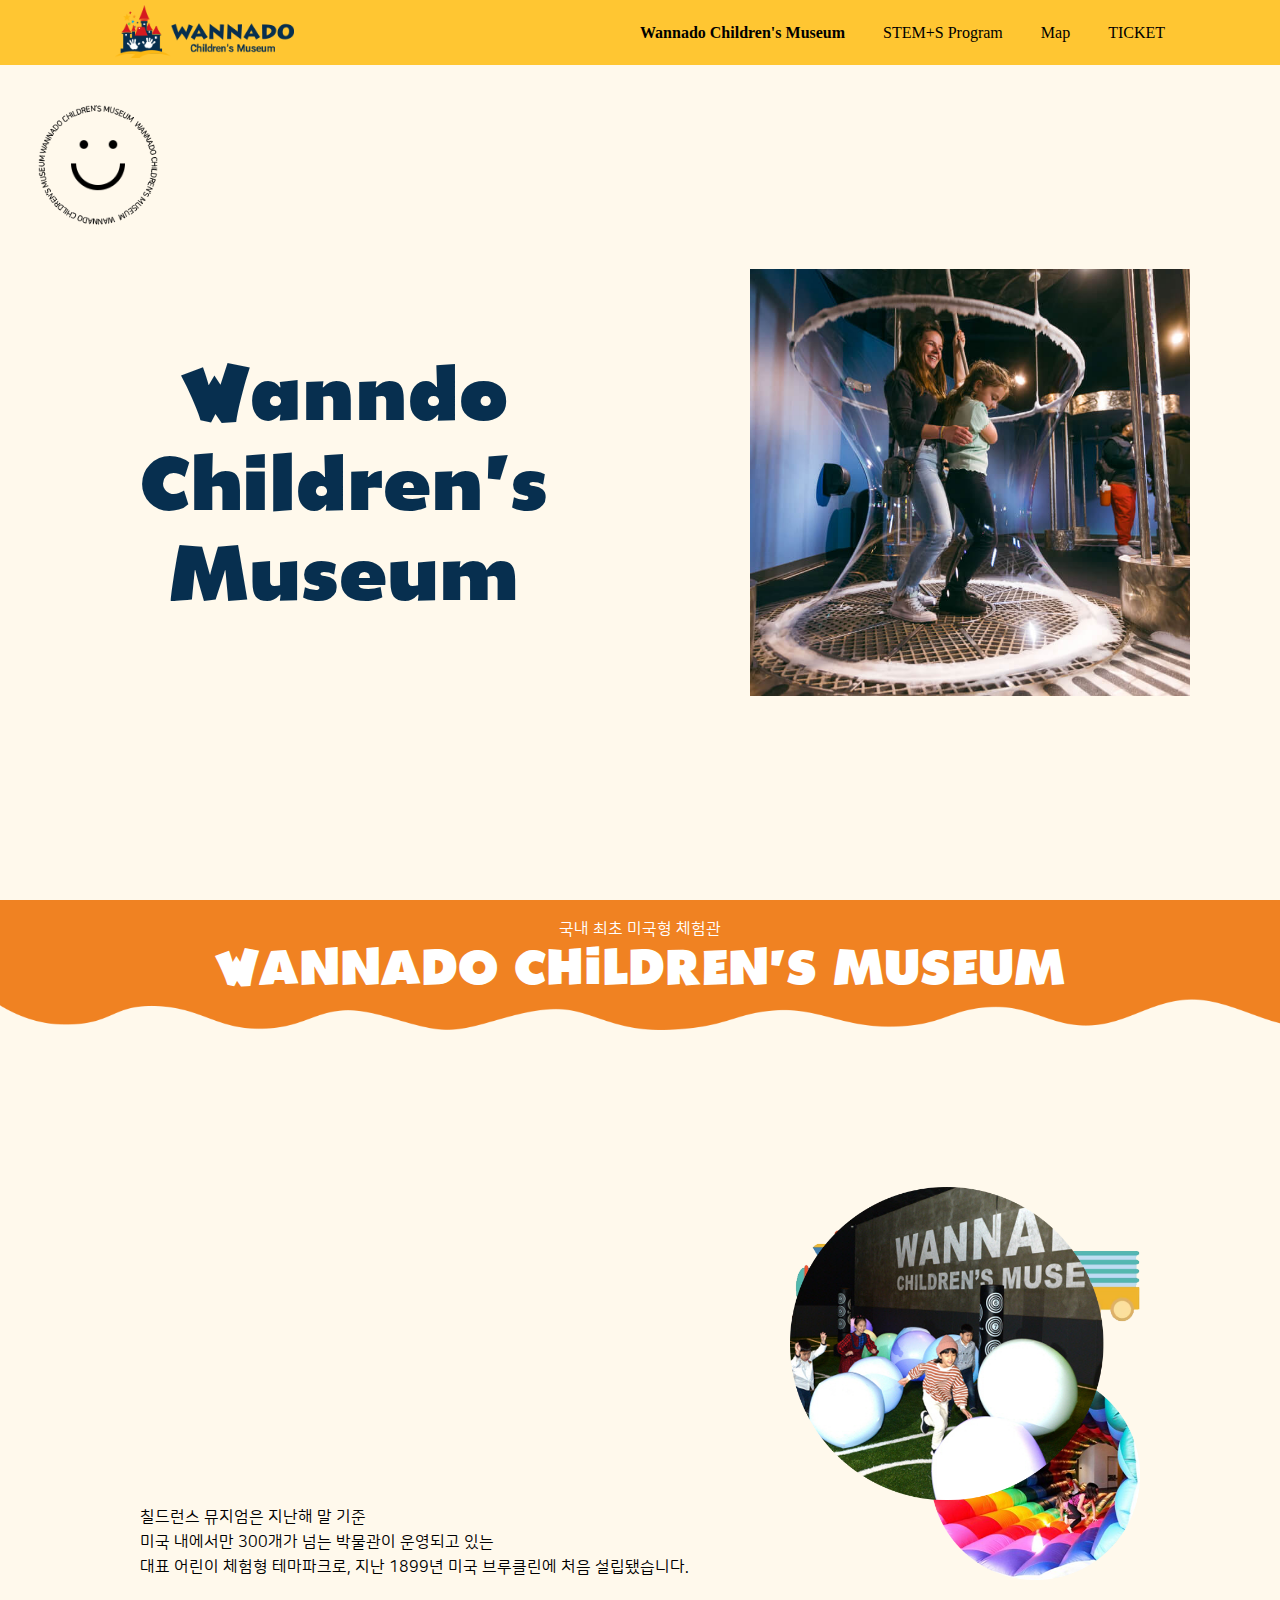
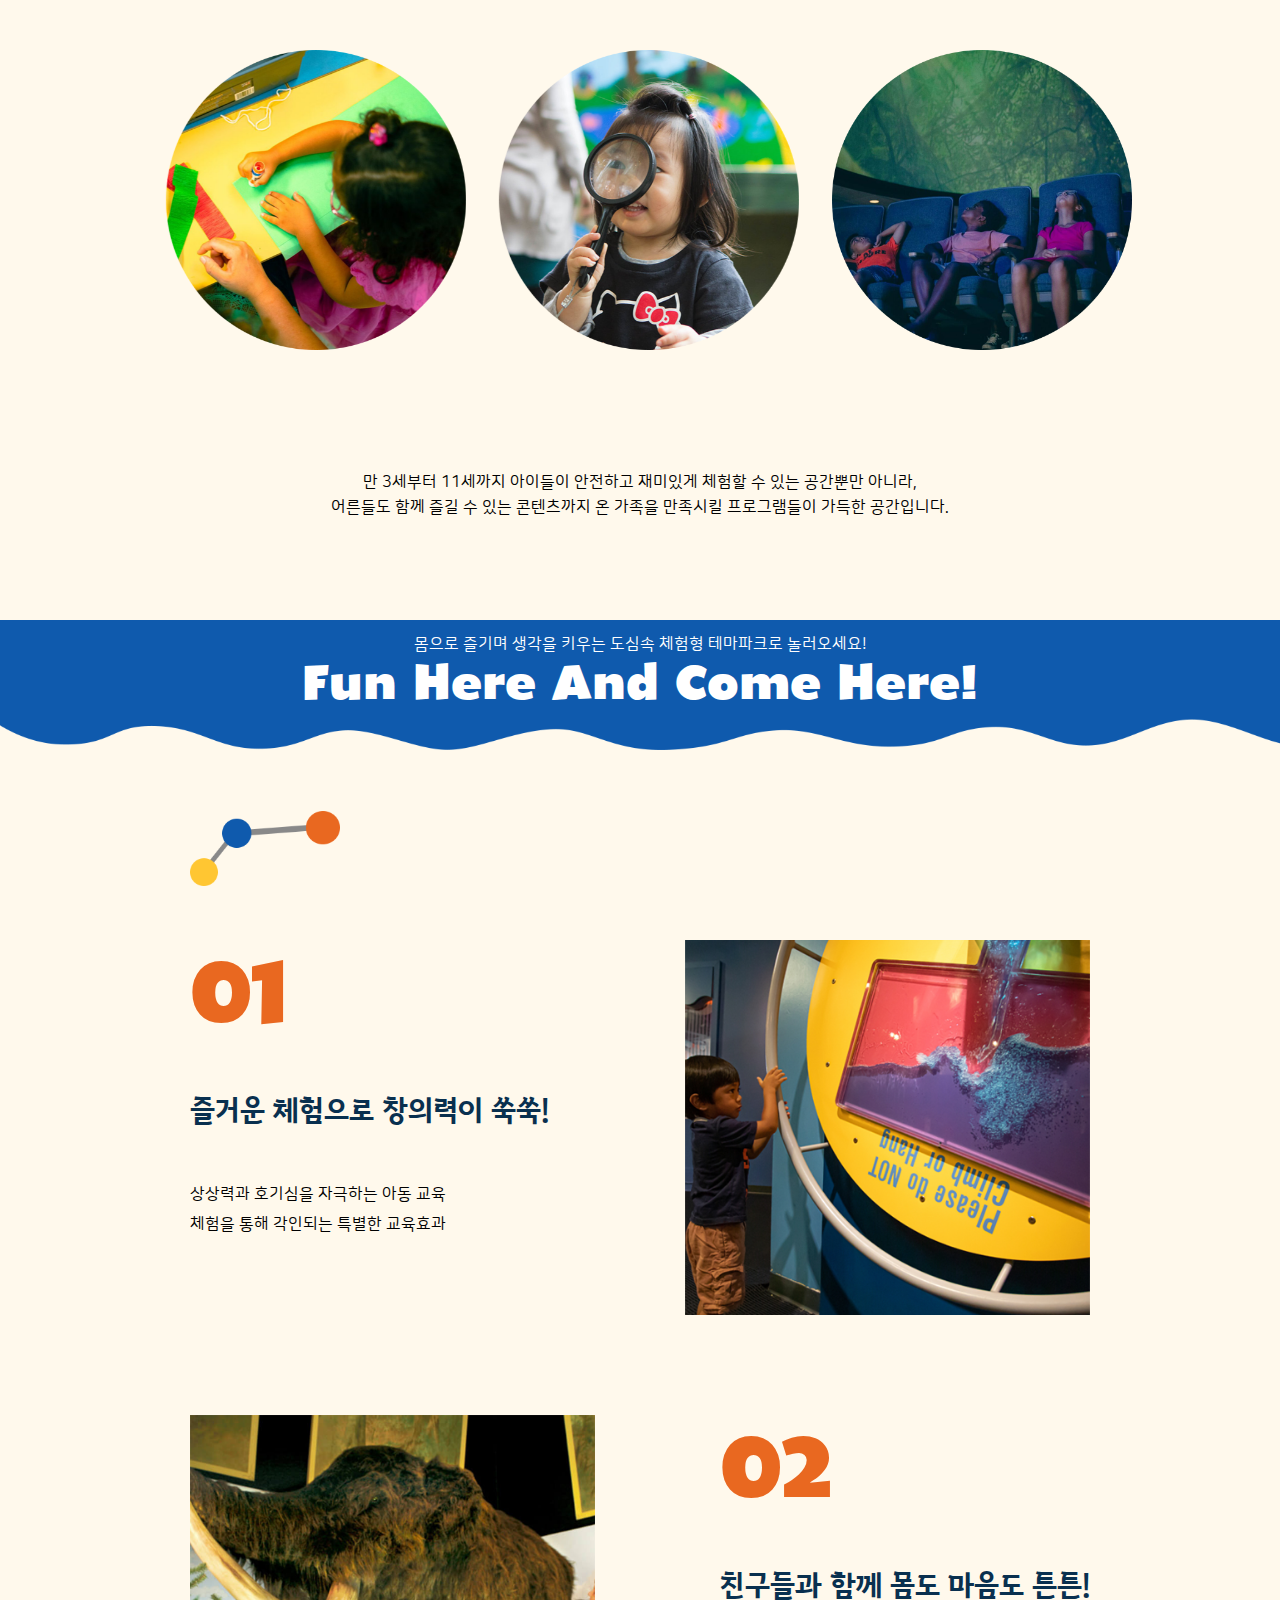
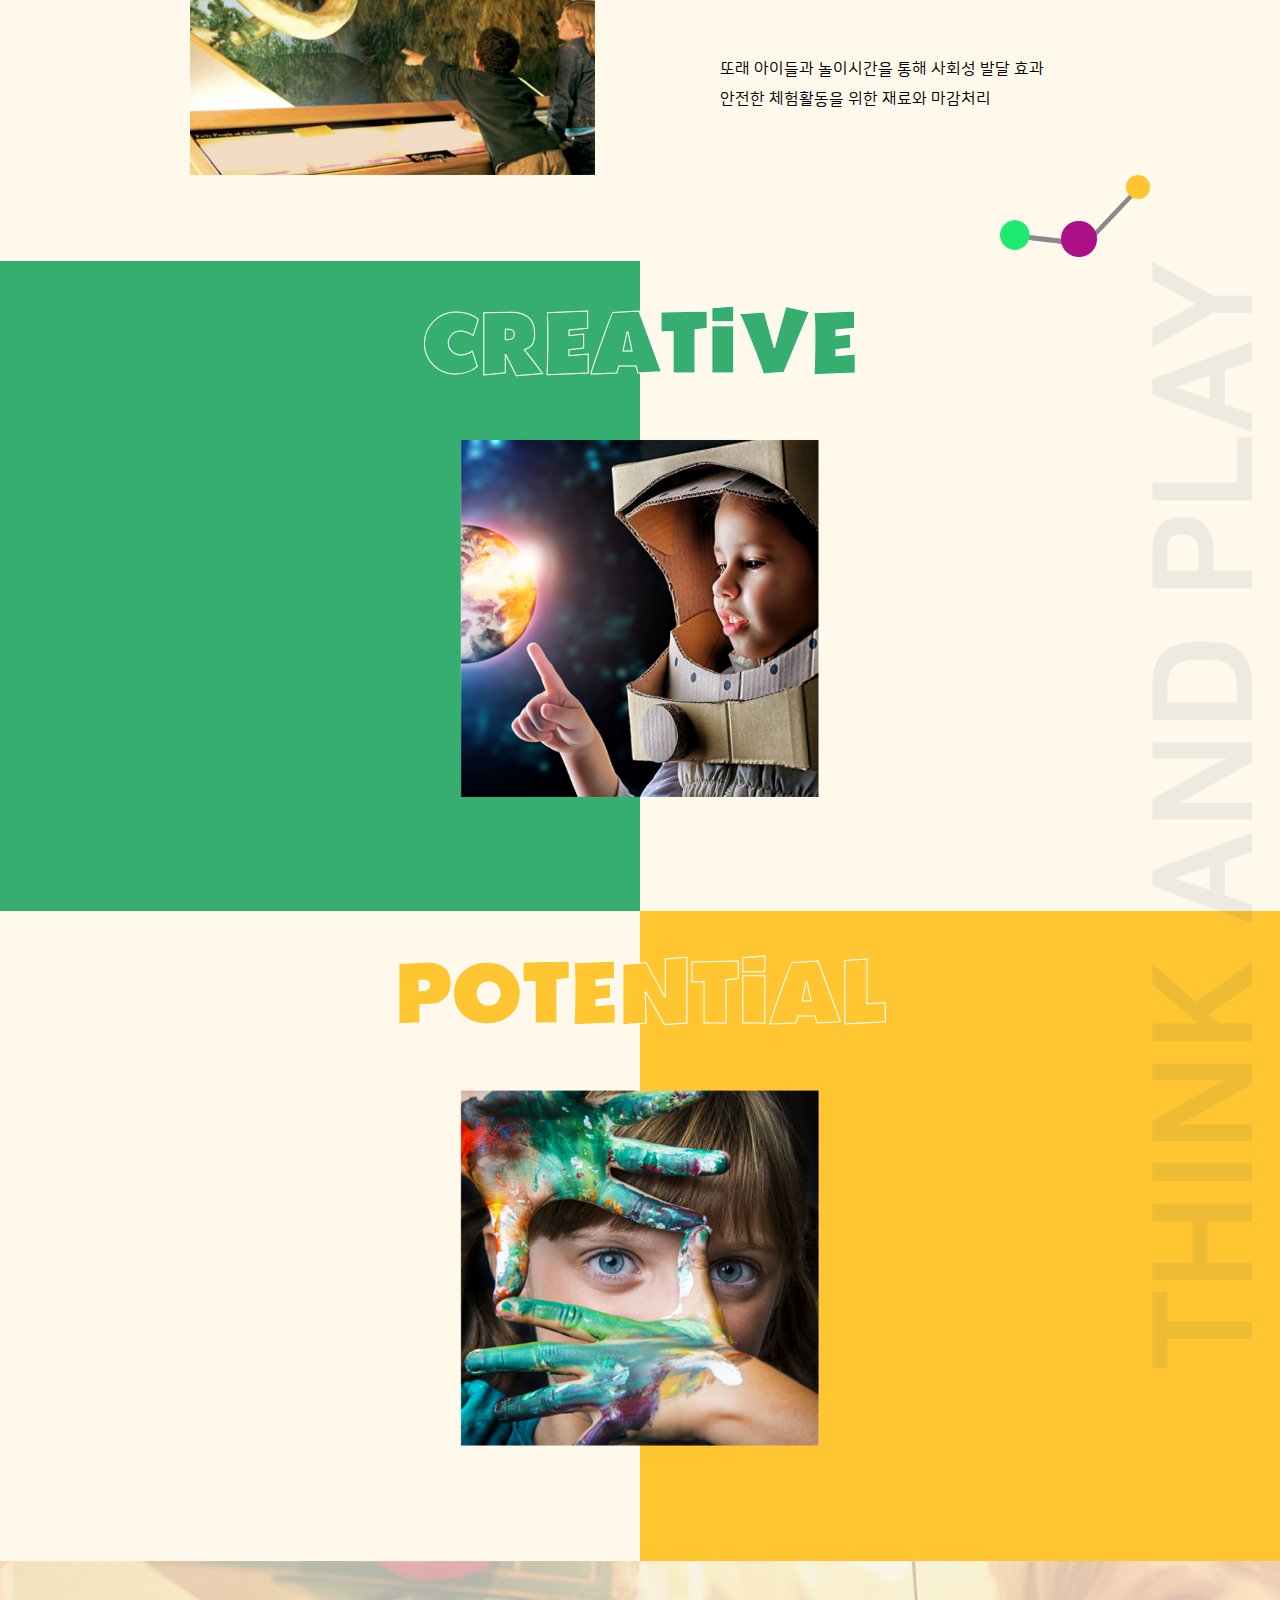
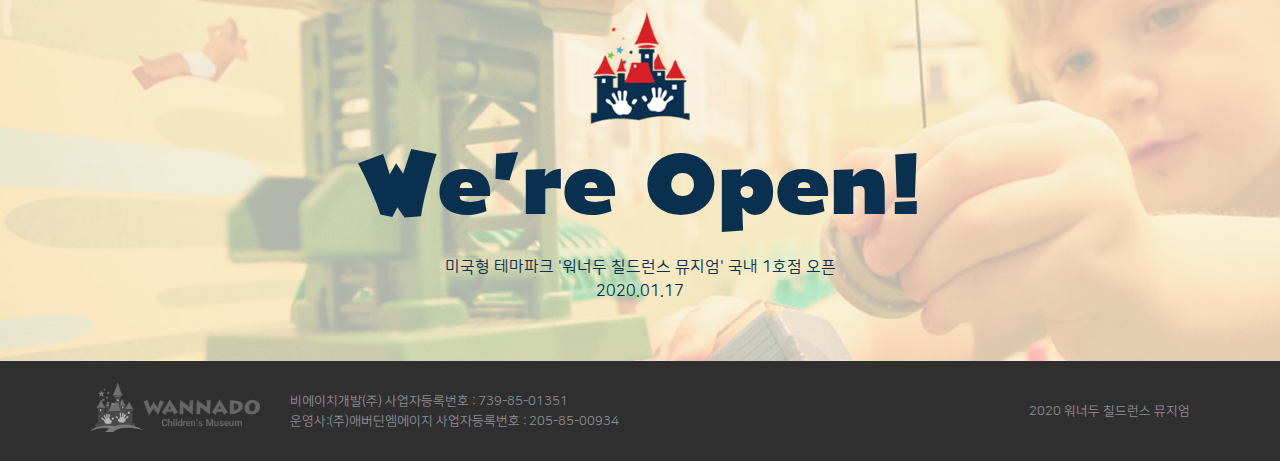
==== index.html @ 03aa46de "wannado" ====
<!DOCTYPE html>
<html lang="en">
<head>
    <meta charset="UTF-8">
    <meta http-equiv="X-UA-Compatible" content="IE=edge">
    <meta name="viewport" content="width=device-width, initial-scale=1.0">
    <title>워너두 칠드런스 뮤지엄</title>

    <!-- 제이커리 cdn -->
    <script src="https://code.jquery.com/jquery-3.6.4.min.js"
  integrity="sha256-oP6HI9z1XaZNBrJURtCoUT5SUnxFr8s3BzRl+cbzUq8="
  crossorigin="anonymous"></script>
  <link rel="stylesheet" href="css/common.css">
  <link rel="stylesheet" href="css/main.css">
  <link rel="stylesheet" href="css/responsive.css">
    <script src="js/ScrollMagic.min.js"></script>
    <script defer src="js/main.js"></script>
</head>
<body>
    <div class="wrap">
        <header>
            <div class="header-wrap">
                <h1 class="logo"><a href="#">
                    <img src="images/logo.png" alt="">
                </a></h1>
                <ul>
                    <li><a href="index.html" style="font-weight: bold;">Wannado Children's Museum</a></li>
                    <li><a href="stem.html">STEM+S Program</a></li>
                    <li><a href="map.html">Map</a></li>
                    <li><a href="ticket.html">TICKET</a></li>
                </ul>
            </div>
        </header>
        <main>
            <section class="mainbanner">
                <div class="inner">
                    <div class="smile-face">
                        <img class="smile-eye" src="images/mainpage/rotate-eyes.png" alt="smileface">
                        <img src="images/mainpage/rotate-face.png" alt="얼굴회전" class="smile-rotate">
                    </div>
                    <div class="main-wrap">
                        <p class="m-wannado">Wanndo<br>Children's<br>Museum
                        </p>
                        <img src="images/mainpage/main-photo.png" alt="mainphoto" class="bn-img">
                    </div>
                </div>
            </section>
            <section class="orange">
                <div class="inner">
                    <div class="orange-title">
                        <p>국내 최초 미국형 체험관</p>
                        <p class="wannado-font or-title">WANNADO CHILDREN'S MUSEUM</p>
                    </div>
                    <div class="train">
                        <img src="images/section2-기차/train.png" alt="기차이미지" class="maintrain ">
                        <p>칠드런스 뮤지엄은 지난해 말 기준<br class="none">미국 내에서만 300개가 넘는 박물관이 운영되고 있는<br class="none">대표 어린이 체험형 테마파크로, 지난 1899년 미국 브루클린에 처음 설립됐습니다.</p>
                        <img src="images/section2-기차/section2-image.png" alt="아이들노는이미지">
                    </div>
                    <div class="img-3">
                        <div class="img-1-flip">
                            <img src="images/section2-기차/section2-first.png" alt="워너두대표이미지1">
                            <img src="images/section2-기차/flip-1.png" alt="플립이미지1">
                        </div>
                        <div class="img-2-flip">
                            <img src="images/section2-기차/section2-sec.png" alt="워너두대표이미지2">
                            <img src="images/section2-기차/flip-2.png" alt="플립이미지2">
                        </div>
                        <div class="img-3-flip">
                            <img src="images/section2-기차/section2-third.png" alt="워너두대표이미지3">
                            <img src="images/section2-기차/flip-3.png" alt="플립이미지3">
                        </div>
                    </div>
                    <p class="orange-last-txt">만 3세부터 11세까지 아이들이 안전하고 재미있게 체험할 수 있는 공간뿐만 아니라,<br class="none">어른들도 함께 즐길 수 있는 콘텐츠까지 온 가족을 만족시킬 프로그램들이 가득한 공간입니다.</p>
                </div>
    
            </section>
            <section class="blue">
                <div class="inner">
                    <div class="blue-title">
                        <p>몸으로 즐기며 생각을 키우는 도심속 체험형 테마파크로 놀러오세요!  
                            </p>
                        <p class="wannado-font bl-title">Fun Here And Come Here!</p>
                    </div>
                    <div class="step-1">
                        <img class="rotate-dna" src="images/section3-2step/dna-1.png" alt="dna회전이미지">
                        <div class="step-1-content">
                            <div class="step-1-txt">
                                <p class="wannado-font">01</p>
                                <p class="Kimpo">즐거운 체험으로 창의력이 쑥쑥!</p>
                                <p>상상력과 호기심을 자극하는 아동 교육<br>체험을 통해 각인되는 특별한 교육효과</p>
                            </div>
                            <img src="images/section3-2step/step1.png" alt="튼튼이미지">
                        </div>
                    </div>
                    <div class="step-2">
                        <div class="step-2-content">
                            <img src="images/section3-2step/step2.png" alt="쑥쑥이미지">
                            <div class="step-2-txt">
                                <p class="wannado-font">02</p>
                                <p class="Kimpo">친구들과 함께 몸도 마음도 튼튼!</p>
                                <p>또래 아이들과 놀이시간을 통해 사회성 발달 효과<br class="none">안전한 체험활동을 위한 재료와 마감처리</p>
                            </div>
                        </div>
                        <img class="rotate-dna" src="images/section3-2step/dna-2.png" alt="dna회전이미지">
                    </div>
    
                </div>
            </section>
            <section id="step2">
                <img class="step2-back" src="images/section3-2step/THINK AND PLAY.png" alt="">
                <section class="creative">
                    <h1 class="wannado-font">CREATIVE</h1>
                    <div class="cre-box">
                        <img src="images/section4-cre-pot/creativehover.png" alt="creative말풍선">
                        <span>놀이형 체험공간과, 어른 아이 할 것 없이<br class="none"> 모두 참여할 수 있는 프로그램 구성으로<br class="none"> 창의력이 자라는 환경을 제공합니다.
                        </span>
                    </div>
                    <img class="cre-img" src="images/section4-cre-pot/creative-image.png" alt="creative이미지">
                </section>
                <section class="potential">
                    <h1 class="wannado-font">POTENTIAL</h1>
                    <img class="po-img" src="images/section4-cre-pot/potential-image.png" alt="포텐셜대표이미지">
                    <div class="po-box">
                        <img src="images/section4-cre-pot/potentialhover.png" alt="creative말풍선">
                        <span class="po-txt">다양한 미니 스포츠 체험과 색감 놀이를 통해<br class="none">
                            아이들의 감성을 이끌어내며<br class="none">
                            잠재력을 성장시켜줍니다.    
                        </span>
                    </div>
                </section>
            </section>
            <section class="open">
                <h1><img src="images/open-logo.png" alt="미니로고"></h1>
                <p class="wannado-font">We're Open!</p>
                <p class="open-txt">미국형 테마파크 '워너두 칠드런스 뮤지엄' 국내 1호점 오픈<br>2020.01.17</p>
                
            </section>
        </main>
        <footer>
            <div class="inner">
                <div class="f-left">
                    <h1 class="logo"><a href="#">
                        <img src="images/footer-logo.png" alt="푸터블랙로고"></h1>
                    </a>
                    <p>비에이치개발(주) 사업자등록번호 : 739-85-01351<br>운영사:(주)애버딘엠에이지 사업자등록번호 : 205-85-00934</p>
                </div>
                <span>2020 워너두 칠드런스 뮤지엄</span>
            </div>
        </footer>
    </div>
</body>
</html>
---- css/common.css ----
@charset 'utf-8';
*{margin: 0; padding: 0; box-sizing: border-box;}
ul,ol {list-style: none;}
a {text-decoration: none; color: #000;}
body {
    background-color: #fff9ec;
}
@font-face {
    font-family: Nanum-S;
    src: url(../font/NanumSquareRoundR.ttf);
}
@font-face {
    font-family: walibi;
    src: url(../font/walibi-holland.ttf);
}
.wannado-font {font-family: walibi;}
.wrap {
    position: relative;
    width: 100%;
    height: auto;
}
header {
    position: fixed;
    width: 100%;
    height: 65px;
    background-color: #ffc632;
    z-index: 77;
}
.header-wrap {
    max-width: 1500px;
    margin: 0 auto;
    display: flex;
    justify-content: space-between;
}
.header-wrap .logo a {
    display: block;
    width: 100%;
    height: 65px;
}
.header-wrap .logo a img {
    width: 80%;
    margin-top: 5px;
}
.header-wrap ul {
    display: flex; 
    justify-content: space-between;
    flex-basis: 50%;
    position: relative;
}
.header-wrap ul li a {
    display: block;
    width: 100%;
    line-height: 65px;
}
/* footer */
footer {
    position: relative;
    width: 100%;
    bottom: 0px;
    height: 100px;
    background-color: #302f30;
    color: #8d8d92;
}
footer .inner {
    display: flex;
    align-items: center;
    max-width: 1500px;
    margin: 0 auto;
    height: 100%;
    justify-content: space-between;
}
footer .f-left {
    display: flex;
    align-items: center;
}
footer .f-left .logo a {
    display: block;
    width: 100%;
    height: 100%;
}
footer .f-left .logo a img {
    width: 170px;
}
footer p,
footer span {
    font-family: Nanum-S;
    font-size: 13px;
}
footer p {
    margin-left: 30px;
    line-height: 20px;
}
/* ticket */
.ticket-img {
    transition: .5s;
    opacity: 0;
    position: absolute;
    top: 50%;
    left: 50%;
    transform: translate(-50%, -50%);
    z-index: 56;
}
.ticket-img.on {
    opacity: 1;
}
.ticket-img > img {
    width: 100%;
    height: 100%;
    object-fit: cover;
}
.ticket-img table {
    position: absolute;
    top: 70px;
    left: 50%;
    transform: translateX(-50%);
    width: 80%;
    text-align: center;;
    /* background-color: #fbe1b5; */
}
.ticket-img table::after {

}
.ticket-img table thead {
    height: 70px;
    color: #fbe1b5;
}
.ticket-img table thead tr {
}
.ticket-img table thead tr th {
    width: 25%;
}
.ticket-img table thead tr th i {
    font-size: 13px;
    font-weight: normal;
    font-style: normal;

}
.ticket-img table tbody tr {
    height: 50px;
}
.ticket-img .ticket-txt {
    width: 90%;
    height: 50%;
    position: absolute;
    bottom: 20px;
    left: 50%;
    transform: translateX(-50%);
}
.ticket-img .ticket-txt p {
    text-align: center;
    line-height: 35px;
    font-weight: 500;
    margin-top: 40px;
}
---- css/main.css ----
@charset 'utf-8';
*{margin: 0; padding: 0; box-sizing: border-box;}
ul,ol {list-style: none;}
a {text-decoration: none; color: #000;}

@font-face {
    font-family: Nanum-Round;
    src: url(../font/NanumSquareRoundR.ttf);
}
@font-face {
    font-family: Kimpo;
    src: url(../font/cts2688_file2.ttf);
}
@font-face {
    font-family: Nanum-S;
    src: url(../font/NanumSquareR.ttf);
}
p, span {
    font-family: Nanum-Round;
}
.Kimpo {
    font-family: Kimpo;
}

.mainbanner {
    width: 100%;
    height: 100vh;
    padding-top: 65px;
}
.mainbanner .inner {
    max-width: 1550px;
    height: 100%;
    margin: 0 auto;
}
.mainbanner .smile-face {
    position: absolute;
    top: 2%;
    width: 150px;
    height: 150px;
}
.mainbanner .smile-face .smile-eye,
.mainbanner .smile-face .smile-rotate {
    position: absolute;
}
.mainbanner .smile-face .smile-eye {
    left: 50%;
    top: 50%;
    transform: translate(-50%, -50%);
}
.mainbanner .smile-face .smile-rotate {
    width: 100%;
    height: 100%;
    animation: smile-rotate 25s infinite linear;
}
@keyframes smile-rotate {
    from {transform: rotate(0deg);}
    to {transform: rotate(360deg);}
}
.mainbanner .main-wrap {
    max-width: 1400px;
    margin: 0 auto;
    display: flex;
    justify-content: space-between;
    align-items: center;
    height: 100%;
}
.mainbanner .m-wannado {
    font-family: walibi;
    color: #072f4f;
    font-size: 80px;
    display: inline-block;
    text-align: center;
}
/* orange */
.orange {
    width: 100%;
    background: url(../images/section2-기차/orange-back.png) no-repeat center top;
    background-size: 100% 130px;
}
.orange .inner {
    max-width: 1200px;
    margin: 0 auto;
    width: 100%;
}
.orange .orange-title {
    padding-top: 20px;
    height: 130px;
    width: 100%;
    text-align: center;
    color: #fff;
}
.orange .orange-title .or-title {
    font-size: 45px;
}
.orange .train {
    position: relative;
    height: 550px;
    margin-bottom: 70px;
}
.orange .train .maintrain {
    position: absolute;
    left: 80%;
    top: 200px;
    transition: 2.5s;
}
.orange .train .maintrain.on {
    left: 0%;
}

.orange .train p {
    position: absolute;
    bottom: 0;
    line-height: 25px;
}
.orange .train img {
    width: 35%;
    position: absolute;
    right: 0;
    bottom: 0;
}
.orange .img-3 {
    display: flex;
    margin: 0 auto;
    justify-content: space-between;
    align-items: center;
    height: 320px;
}
.orange .img-3 * img {
}
.orange .img-3 * div {
}
.orange .img-3 img:last-child {
    margin-right: 0%;
}
.orange .img-3 .img-1-flip {
    width: 100%;
    height: 100%;
}
.orange .img-3 .img-1-flip > img {
    position: absolute;
    backface-visibility: hidden;
    transition: transform 1s;
    object-fit: cover;
    width: 350px;
}
.orange .img-3 .img-1-flip img:first-child {transform: rotateY(0deg);}
.orange .img-3 .img-1-flip:hover img:first-child {transform: rotateY(180deg);}
.orange .img-3 .img-1-flip img:last-child {transform: rotateY(-180deg);}
.orange .img-3 .img-1-flip:hover img:last-child {transform: rotateY(0deg);}
.orange .orange-last-txt {
    text-align: center;
    margin: 100px 0;
    line-height: 25px;
}
.orange .img-3 .img-2-flip {
    width: 100%;
    height: 100%;
}
.orange .img-3 .img-2-flip > img {
    position: absolute;
    width: 350px;
    backface-visibility: hidden;
    transition: transform 1s;
}
.orange .img-3 .img-2-flip img:first-child {transform: rotateY(0deg);}
.orange .img-3 .img-2-flip:hover img:first-child {transform: rotateY(180deg);}
.orange .img-3 .img-2-flip img:last-child {transform: rotateY(-180deg);}
.orange .img-3 .img-2-flip:hover img:last-child {transform: rotateY(0deg);}
.orange .orange-last-txt {
    text-align: center;
    margin: 100px 0;
    line-height: 25px;
}
.orange .img-3 .img-3-flip {
    width: 100%;
    height: 100%;
}
.orange .img-3 .img-3-flip > img {
    position: absolute;
    width: 350px;
    backface-visibility: hidden;
    transition: transform 1s;
    /* transform-origin: 30% 50%; */
}
.orange .img-3 .img-3-flip img:first-child {transform: rotateY(0deg);}
.orange .img-3 .img-3-flip:hover img:first-child {transform: rotateY(180deg);}
.orange .img-3 .img-3-flip img:last-child {transform: rotateY(-180deg);}
.orange .img-3 .img-3-flip:hover img:last-child {transform: rotateY(0deg);}
.orange .orange-last-txt {
    text-align: center;
    margin: 100px 0;
    line-height: 25px;
}
/* blue */
.blue {
    background: url(../images/section3-2step/section3-wave.png) no-repeat center top;
    background-size: 100% 130px;
    width: 100%;
}
.blue .inner {
    max-width: 1200px;
    margin: 0 auto;
    height: 100%;
}
.blue .blue-title {
    padding-top: 15px;
}
.blue .blue-title p {
    color: #fff;
    text-align: center;
}
.blue .blue-title .bl-title {
    font-size: 45px;
}
.blue .step-1 {
    margin-top: 100px;
}
.blue .rotate-dna {
    width: 200px;
    animation: rotate-dna 3s infinite linear;
}
@keyframes rotate-dna {
    0% {transform: scale(0.8);}
    50% {transform: scale(1);}
    100% {transform: scale(0.8);}
}

.blue .step-1 .step-1-content {
    margin-top: 50px;
    display: flex;
    justify-content: space-between;
}
.blue .step-1 .step-1-content img {
    width: 37%;
}
.blue .step-1 .step-1-content p:first-child {
    font-size: 100px;
    color: #e96820;
}
.blue .step-1 .step-1-content p:nth-child(2) {
    font-size: 35px;
    color: #09304f;
    margin: 50px 0;
}
.blue .step-1 .step-1-content p:last-child {
    font-size: 20px;
    line-height: 30px;
}
.blue .step-2 {
    position: relative;
    height: 100%;
}
.blue .step-2 .step-2-content {
    margin: 100px 0 0 0;
    display: flex;
    justify-content: space-between;
}
.blue .step-2 .step-2-content p:first-child {
    font-size: 100px;
    color: #e96820;
}
.blue .step-2 .step-2-content p:nth-child(2) {
    font-size: 35px;
    color: #09304f;
    margin: 50px 0;
}
.blue .step-2 .step-2-content p:last-child {
    font-size: 20px;
    line-height: 30px;
}
.blue .step-2 .rotate-dna {
    margin-left: 90%;
    width: 200px;
}
/* step2 */
#step2 {position: relative;}
#step2 .step2-back {
    position: absolute;
    left: 90%;
    top: 0;
    z-index: 100;
}
.creative {
    height: 850px;
    width: 100%;
    position: relative;
}
.creative h1 {
    z-index: 2;
    position: absolute;
    font-size: 100px; 
    color: #36ae6f ;
    -webkit-text-stroke: 1px #fff;
    text-align: center;
    width: 100%;
    margin-top: 30px;
}
.creative .cre-box {
    width: 50%;
    height: 100%;
    background-color: #36ae6f;
    position: relative;
}
.creative .cre-box > img {
    position: absolute;
    top: 100%;
    left: 60%;
    transform: translate(-50%, -50%);
    transition: 1s;
    opacity: 0;
}
.creative .cre-box > img.on {
    top: 55%;
    opacity: 1;
}
.creative .cre-box > span {
    position: absolute;
    top: 100%;
    opacity: 0;
    left: 60%;
    transform: translate(-50%, -50%);
    line-height: 30px;
    font-size: 18px;
    text-align: center;
    transition: 1s;
}
.creative .cre-box > span.on {
    top: 51%;
    opacity: 1;
}
.creative .cre-img {
    position: absolute;
    width: 500px;
    top: 55%;
    left: 50%;
    transform: translate(-50%, -50%);
    transition: 1s;
}
.creative .cre-img.on {
    left: 70%;
}

/* potential */
.potential {
    height: 800px;
    width: 100%;
    position: relative;
}
.potential h1 {
    position: absolute;
    font-size: 100px; 
    color: #ffc632 ;
    -webkit-text-stroke: 1px #fff;
    text-align: center;
    width: 100%;
    margin-top: 30px;
}
.potential .po-img {
    position: absolute;
    top: 55%;
    left: 50%;
    transform: translate(-50%, -50%);
    width: 500px;
    transition: 1s;
}
.potential .po-img.on{
    left: 30%;
}
.potential .po-box {
    width: 50%;
    margin-left: 50%;
    height: 100%;
    background-color: #ffc632 ;
}
.potential .po-box > img {
    position: absolute;
    top: 100%;
    opacity: 0;
    transition: 1s;
    left: 70%;
    transform: translate(-50%, -50%);
}
.potential .po-box > img.on {
    top: 55%;
    opacity: 1;
}
.potential .po-box > span {
    position: absolute;
    top: 100%;
    opacity: 0;
    transition: 1s;
    left: 70%;
    transform: translate(-50%, -50%);
    line-height: 30px;
    font-size: 18px;
    text-align: center;
}
.potential .po-box > span.on {
    top: 51%;
    opacity: 1;
}
/* open */
.open {
    width: 100%;
    height: 400px;
    background: url(../images/open.png);
}
.open h1 {
    text-align: center;
    padding-top: 50px;
}
.open h1 > img {width: 100px;}
.open p {
    text-align: center;
    color: #09304f;
}
.open .wannado-font {
    font-size: 80px;
    margin-bottom: 20px;
}
.open .open-txt {
    line-height: 24px;
}
---- css/responsive.css ----
@media all and (max-width:1500px){
    .header-wrap {
        max-width: 1200px;
    }
    .mainbanner .smile-face {
        left: 3%;
        width: 120px;
        height: 120px;
    }
    .mainbanner .smile-face .smile-eye {
        width: 45%;
    }
    .mainbanner .main-wrap {
        max-width: 1200px;
    }
    .mainbanner .m-wannado {
        font-size: 70px;
        margin-left: 50px;
    }
    .bn-img {
        width: 40%;
    }
    .orange .inner {
        max-width: 1100px;
    }
    .orange .train .maintrain {
        left: 65%;
    }
    .orange .img-3 .img-1-flip > img,
    .orange .img-3 .img-2-flip > img,
    .orange .img-3 .img-3-flip > img {
        width: 300px;
        margin-left: 2%;
    }
    .blue .inner {
        max-width: 1100px;
    }
    .creative .cre-box > span .none {
        display: none;
    }
    .potential .po-box > span .none {
        display: none;
    }
    #step2 .step2-back {
        left: 86%;
    }
    footer .inner {
        max-width: 1200px;
    }
}
@media all and (max-width: 1300px){
    .mainbanner .main-wrap {
        max-width: 1100px;
    }
    .header-wrap {
        max-width: 1050px;
    }
    .orange .inner {
        max-width: 1000px;
    }
    .blue .inner {
        max-width: 900px;
    }
    .blue .rotate-dna {
        width: 150px;
    }
    .blue .step-2 .rotate-dna {
        width: 150px;
    }
    .blue .step-1 .step-1-content p:first-child {
        font-size: 80px;
    }
    .blue .step-1 .step-1-content p:nth-child(2) {
        font-size: 28px;
    }
    .blue .step-1 .step-1-content p:last-child {
        font-size:16px;
    }
    .blue .step-1 .step-1-content img {
        width: 45%;
    }
    .blue .step-2 .step-2-content p:first-child {
        font-size: 80px;
    }
    .blue .step-2 .step-2-content p:nth-child(2) {
        font-size: 28px;
    }
    .blue .step-2 .step-2-content p:last-child {
        font-size: 16px;
    }
    .blue .step-2 .step-2-content img {
        width: 45%;
    }
    .creative {height: 650px;}
    .creative h1 {font-size: 80px;}
    .creative .cre-box > img {
        width: 55%;
    }
    .creative .cre-box > span {font-size: 16px;}
    .creative .cre-img {
        width: 28%;
    }
    .potential {height: 650px;}
    .potential h1 {font-size: 80px;}
    .potential .po-box > img {
        width: 29%;
    }
    .potential .po-box > span {font-size: 16px;}
    .potential .po-img {
        width: 28%;
    }
    #step2 .step2-back {
        width: 100px;
        left: 90%;
    }
    footer .inner {
        max-width: 1100px;
    }
}
@media all and (max-width: 1100px){
    .header-wrap {
        max-width: 950px;
    }
    .mainbanner .smile-face {
        width: 100px;
        height: 100px;
        left: 5%;
    }
    .mainbanner .main-wrap {
        max-width: 950px;
    }

    .orange .inner {
        max-width: 900px;
    }
    .orange .orange-title .or-title {
        font-size: 38px;
    }
    .orange .train {
        height: 400px;
    }
    .orange .train .maintrain {
        top: 150px;
    }
    .orange .img-3 {
        height: 250px;
    }
    .orange .img-3 .img-1-flip > img,
    .orange .img-3 .img-2-flip > img,
    .orange .img-3 .img-3-flip > img {
        width: 250px;
    }
    .orange .orange-last-txt {
        margin: 80px 0;
    }
    .blue .inner {max-width: 800px;}
    .blue .blue-title {
        padding-top: 20px;
    }
    .blue .blue-title .bl-title {
        font-size: 38px;
    }
    .blue .step-1 {
        margin-top: 50px;
    }
    .blue .step-1 .step-1-content {
        margin-top: 30px;
    }
    .creative {height: 600px;}
    .creative .cre-box > img {
        top: 55%;
        opacity: 1;
        left: 50%;
    }
    .creative .cre-box > span {
        top: 51%;
        opacity: 1;
        font-size: 14px;
        line-height: 22px;
        left: 49%;
        width: 43%;

    }
    .creative .cre-img {
        left: 75%;
    }
    .potential {height: 600px;}
    .potential .po-box > img {
        top: 55%;
        opacity: 1;
        left: 75%;
    }
    .potential .po-box > span {
        top: 51%;
        opacity: 1;
        font-size: 14px;
        line-height: 22px;
        left: 75%;
        width: 22%;
    }
    .potential .po-img {
        left: 25%;
    }
    .open {
        height: 300px;
    }
    .open h1 {
        padding-top: 30px;
    }
    .open h1 > img {
        width: 60px;
    }
    .open .wannado-font {
        font-size: 60px;
    }
    .open .open-txt {
        font-size: 15px;
    }
    footer .inner {
        max-width : 950px
    }
    
}
@media all and (max-width:1000px){
    .header-wrap {display: block}
    .header-wrap h1 {
        text-align: center;
    }
    .header-wrap .logo a img {
        width: 170px;
    }
    .header-wrap ul {display: none;}
    .mainbanner {
        height: 700px;
    }
    .mainbanner .main-wrap {
        max-width: 850px;
    }
    .mainbanner .m-wannado {
        font-size: 60px;
    }
    .orange .inner {
        max-width: 800px;
    }
    .orange .orange-title .or-title {
        font-size: 35px;
    }
    .orange .train {
        margin-bottom: 100px;
    }
    .orange .img-3 .img-1-flip > img,
    .orange .img-3 .img-2-flip > img,
    .orange .img-3 .img-3-flip > img {
        width: 230px;

    }
    .orange .orange-last-txt {
        margin: 80px 0;
    }
    .blue .inner {
        max-width: 750px;
    }
    .blue .rotate-dna {
        width: 120px;
    }
    .blue .blue-title .bl-title {
        font-size: 35px;
    }
    .blue .step-1 .step-1-content p:first-child {
        font-size: 65px;
    }
    .blue .step-1 .step-1-content p:nth-child(2){
        font-size: 25px;
    }
    .blue .step-2 {
        margin-bottom: 30px;
    }
    .blue .step-2 .step-2-content p:first-child {
        font-size: 65px;
    }
    .blue .step-2 .step-2-content p:nth-child(2){
        font-size: 25px;
    }
    .blue .step-2 .rotate-dna {
        width: 120px;
    }
    #step2 .step2-back {
        width: 85px;
    }
    .creative {height: 500px;}
    .creative h1 {font-size: 70px;}
    .potential {height: 500px;}
    .potential h1 {font-size: 70px;}
    
    footer {height: 80px;}
    footer .inner {
        max-width: 800px;
    }
    .open {
        height: 230px;
    }
    .open h1 {
        padding-top: 15px;
    }
    .open h1 > img {
        width: 40px;
    }
    .open .wannado-font {
        font-size: 50px;
    }
    .open .wannado-font {
        margin-bottom: 0;
        margin: 10px 0;
    }
    .open .open-txt {
        font-size: 14px;
    }
    footer .f-left .logo a img {
        width: 130px;        
    }
    footer p {font-size: 11px;}
    
}
@media all and (max-width:950px){
    .header-wrap {max-width:300px;}
}
@media all and (max-width:900px){
    .mainbanner .smile-face {
        width: 80px;
        height: 80px;
    }
    .mainbanner .main-wrap {
        max-width: 750px;
    }
    .mainbanner .m-wannado {
        margin: 0;
    }
    .orange {
        background-size: 100% 100px;
    }
    .orange .inner {
        max-width: 700px;
    }
    .orange .orange-title {
        padding-top: 15px;
        height: auto;
    }
    .orange .orange-title .or-title {
        font-size: 30px;
    }
    .orange .train p {
        font-size: 15px;
    }
    .orange .orange-last-txt {
        font-size: 15px;
    }
    .orange .img-3 {
        height: 200px;
    }
    .orange .img-3 .img-1-flip > img,
    .orange .img-3 .img-2-flip > img,
    .orange .img-3 .img-3-flip > img {
        width: 200px;
    }
    .blue {
        background-size: 100% 100px;
    }
    .blue .inner {
        max-width: 670px;
    }
    .blue .blue-title {
        padding-top: 15px;        
    }
    .blue .blue-title p {
        font-size: 15px;
    }
    .blue .blue-title .bl-title {
        font-size: 30px;
    }
    .blue .step-1 {
    }
    .blue .step-1 .step-1-content p:first-child {
        font-size: 60px;
    }
    .blue .step-1 .step-1-content p:nth-child(2) {
        font-size: 22px;
        margin: 40px 0;
    }
    .blue .step-1 .step-1-content p:last-child {
        font-size: 15px;
    }
    .blue .step-2 {
        margin-top: 80px;
    }
    .blue .step-2 .step-2-content {
        margin: 0;
    }
    .blue .step-2 .step-2-content p:first-child {
        font-size: 60px;
    }
    .blue .step-2 .step-2-content p:nth-child(2) {
        font-size: 22px;
        margin: 40px 0;
    }
    .blue .step-2 .step-2-content p:last-child {
        font-size: 15px;
    }
    #step2 .step2-back {

        width: 60px;
    }
    .creative {
        height: 430px;
    }
    .creative h1 {
        font-size: 60px;
        margin-top: 20px;
    }
    .creative .cre-box > span {
        font-size: 14px;
        line-height: 20px;
    }
    .potential h1 {
        font-size: 60px;
    }
    .potential {
        height: 430px;
    }
    .potential h1 {
        font-size: 60px;
        margin-top: 20px;
    }
    footer p, footer span {
        font-size: 11px;
    }

}
@media all and (max-width: 870px){
    header {
        height: 60px;
    }
    .header-wrap .logo a {
        height: 60px;
    }
    .header-wrap .logo a img {
        width: 150px;
    }
    .mainbanner {
        height: 600px;
    }
    .mainbanner .smile-face {
        display: none;
    }
    .mainbanner .main-wrap {
        max-width: 680px;
    }
    .mainbanner .m-wannado {
        font-size: 50px;
    }
}
@media all and (max-width:800px){
    .blue .step-2 .rotate-dna {
        margin-left: 85%;
    }
    footer .inner {
        max-width: 650px;
    }
}
@media all and (max-width:750px){
    .mainbanner {
        height: 500px;
    }
    .mainbanner .main-wrap {
        max-width: 600px;
    }
    .orange {
        background-size: 100% 80px;
    }
    .orange .inner {
        max-width: 600px;
    }
    .orange .orange-title {
        padding-top: 10px;
    }
    .orange-title p {
        font-size: 14px;
    }
    .orange .orange-title .or-title {
        font-size: 26px;
    }
    .orange .train {
        height: 320px;
        margin-bottom: 70px;
    }
    .orange .train p {
        font-size: 14px;
        line-height: 22px;
    }
    .orange .img-3 .img-1-flip > img,
    .orange .img-3 .img-2-flip > img,
    .orange .img-3 .img-3-flip > img {
        width: 180px;
    }
    .orange .orange-last-txt {
        margin: 50px 0;
    }
    .blue {
        background-size: 100% 80px;
    }
    .blue .inner {
        max-width: 600px;
    }
    .blue .blue-title {
        padding-top: 10px;
    }
    .blue .blue-title p {
        font-size: 14px;
    }
    .blue .blue-title .bl-title {
        font-size: 26px;
    }
    .creative {
        height: 370px;
    }
    .creative h1 {
        font-size: 50px;
    }
    .creative .cre-box > img {
        width: 63%;
    }
    .creative .cre-box > span {
        width: 46%;
    }
    .potential {
        height: 370px;
    }
    .potential h1 {
        font-size: 50px;
    }
    .potential .po-box > img {
        width: 32%;
    }
    .potential .po-box > span {
        width: 25%;
    }
    footer {
        height: 70px;
    }
    footer .f-left .logo a img {
        width: 100px;
    }
    footer p {
        margin-left: 15px;
    }
}
@media all and (max-width:650px){
    .mainbanner .main-wrap {
        max-width: 550px;
    }
    .mainbanner .m-wannado {
        font-size: 40px;
    }
    .bn-img {
        width: 46%;
    }
    .orange {
        background-size: 100% 90px;
    }
    .orange .inner {
        max-width: 500px;
    }
    .orange .train {
        height: 500px;
    }
    .orange .train img {
        right: 50%;
        transform: translateX(50%);
        width: 53%;
        top: 50px;
    }
    .orange .train .maintrain {
        top: 320px;
        left: 30%;
    }
    .orange .train .maintrain.on {
        left: -27%;
    }
    .orange .train p {
        text-align: center;
    }
    .orange .img-3 {
        height: 170px;
    }
    .orange .img-3 .img-1-flip > img,
    .orange .img-3 .img-2-flip > img,
    .orange .img-3 .img-3-flip > img {
        width: 150px;
    }
    .orange .orange-last-txt {
        margin: 35px 0;
        font-size: 14px;
    }
    .blue {
        background-size: 100% 90px;
    }
    .blue .inner {
        max-width: 450px;
    }
    .blue .rotate-dna {
        margin-left: 70%;
        width: 150px;
    }
    .blue .step-1 {
        margin: 0;
        padding-top: 50px;
    }
    .blue .step-1 .step-1-content {
        display: block;
        margin-top: 0px;
    }
    .blue .step-1 .step-1-content p:first-child {
        font-size: 80px;
    }
    .blue .step-1 .step-1-content p:nth-child(2) {
        font-size: 25px;
    }
    .blue .step-1 .step-1-content p:last-child {
        font-size: 18px;
        margin-bottom: 30px;
    }
    .blue .step-1 .step-1-content img {
        width: 100%;
    }
    .blue .step-2 {
        margin-top: 50px;
    }
    .blue .step-2 .step-2-content {
        flex-direction: column-reverse;
    }
    .blue .step-2 .step-2-content img {
        width: 100%;
    }
    .blue .step-2 .step-2-content p:first-child {
        font-size: 80px;
        text-align: right;
    }
    .blue .step-2 .step-2-content p:nth-child(2) {
        font-size: 25px;
        text-align: right;
    }
    .blue .step-2 .step-2-content p:last-child {
        font-size: 18px;
        margin-bottom: 30px;
        text-align: right;
    }
    .blue .step-2 .rotate-dna {
        width: 150px;
        margin-left: 75%;
    }
    #step2 .step2-back {
        display: none;
    }
    .creative {
        height: 700px;
    } 
    .creative .cre-box {
        width: 100%;
        height: 40%;
    }
    .creative .cre-box > img {
        width: 50%;
        top: 90%;
    }
    .creative .cre-box > span {
        width: 40%;
        font-size: 17px;
        top: 80%;
        line-height: 28px;
    }
    .creative .cre-img {
        width: 50%;
        left: 50%;
        top: 70%;
        z-index: -1;
    }
    .potential {
        height: 700px;
    } 
    .potential .po-img {
        width: 50%;
        left: 50%;
        top: 70%;
    }
    .potential .po-box {
        width: 100%;
        height: 40%;
        margin: 0;
    }
    .potential .po-box > img {
        width: 50%;
        top: 35%;
        left: 50%;
    }
    .potential .po-box > span {
        width: 40%;
        font-size: 17px;
        top: 32%;
        line-height: 28px;
        left: 50%;
    }
    footer {
        height: 120px;
    }
    footer .inner {
        max-width: 500px;
    }
    footer .f-left {
        align-items: self-start;
        flex-direction: column;
        gap: 5px;
    }
    footer p {
        margin-left: 0;
    }
    footer span {
        margin-top: 70px;
    }
    
}
@media all and (max-width:550px){
    .mainbanner {
        height: 600px;
    }
    .mainbanner .main-wrap {
        flex-direction: column;
        justify-content: space-around;
    }
    .orange {
        background-size: 100% 70px;
    }
    .orange .inner {
        max-width: 420px;
    }
    .orange .orange-title {
        padding-top: 15px;
    }
    .orange-title p:first-child {
        display: none;
    }
    .orange .orange-title .or-title {
        font-size: 22px;
        white-space: nowrap;
    }
    .orange .train {
        margin-bottom: 50px;
        height: 400px;
    }
    .orange .train .maintrain {
        display: none;
    }
    .orange .train img {
        width: 60%;
    }
    .orange .train p .none {
        display: none;
    }
    .orange .img-3 {
        display: block;
        height: 650px;
    }
    .orange .img-3 .img-1-flip,
    .orange .img-3 .img-2-flip,
    .orange .img-3 .img-3-flip
     {
        padding-left: calc(50% - 200px / 2);
        height: 33.333%;
    }
    .orange .img-3 .img-1-flip > img,
    .orange .img-3 .img-2-flip > img,
     .orange .img-3 .img-3-flip > img {
        margin: 0 auto;
        width: 200px;
    }
    .orange .orange-last-txt {
        margin: 50px 0;
    }
    .orange .orange-last-txt .none {
        display: none;
    }
    .blue {
        background-size: 100% 70px;
    }
    .blue-title p:first-child {
        display: none;
    }
    .blue .blue-title {
        padding-top: 15px;
    }
    .blue .blue-title .bl-title {
        font-size: 24px;
    }
    .blue .inner {
        max-width: 380px;
    }
    .blue .step-1 {
        padding-top: 30px;
    }
    .blue .rotate-dna {
        width: 100px;
        padding-top: 5%;
    }
    .blue .step-1 .step-1-content p:first-child {
        font-size: 65px;
    }
    .blue .step-1 .step-1-content p:nth-child(2) {
        margin: 25px 0;
    }
    .blue .step-1 .step-1-content p:last-child {
        font-size: 16px;
        line-height: 22px;
    }
    .blue .step-2 .step-2-content p:first-child {
        font-size: 65px;
    }
    .blue .step-2 .step-2-content p:nth-child(2) {
        margin: 25px 0;
    }
    .blue .step-2 .step-2-content p:last-child {
        font-size: 16px;
        line-height: 22px;
    }
    .blue .step-2 .rotate-dna {
        margin-left: 70%;
        width: 100px;
    }
    .creative .cre-box {
        height: 35%;
    }
    .creative .cre-box > img {
        top: 100%;
    }
    .creative .cre-box > span {
        width: 37%;
        font-size: 16px;
        top: 90%;
        line-height: 22px;
    }
    .creative .cre-img {
        width: 58%;
        left: 50%;
        top: 65%;
        z-index: -1;
    }
    .potential .po-box {
        height: 35%;
    }
    .potential .po-img {
        width: 60%;
        left: 50%;
        top: 65%;
    }
    .open {
        height: 200px;
    }
    .open .wannado-font {margin: 0;}

}
@media all and (max-width:500px){
    footer {
        height: 150px;
    }
    footer .inner {
        flex-direction: column;
        max-width: 380px;
        justify-content: space-around;
        align-items: flex-start;
    }
    footer span {
        margin-top: 0;
    }
}
@media all and (max-width:450px){
    .mainbanner {
        height: 500px;
        padding: 60px 0 30px 0;
    }
    .orange {
        background-size: 100% 60px;
    }
    .orange .inner {
        max-width: 380px;
    }
    .orange .orange-title .or-title {
        font-size: 18px;
    }
    .orange .train {
        margin-bottom: 40px;
    }
    .orange .orange-last-txt {
        margin: 40px 0;
    }
    .blue {
        background-size: 100% 60px;
    }
    .blue .inner {
        max-width: 330px;
    }
    .blue .blue-title .bl-title {
        font-size: 20px;
    }
    .blue .step-1 .step-1-content p:nth-child(2) {
        margin: 22px 0;
        font-size: 22px;
    }
    .blue .step-2 {
        margin-top: 30px;
    }
    .blue .step-2 .step-2-content p:nth-child(2) {
        margin: 22px 0;
        font-size: 22px;
    }
    .creative .cre-box > img {
        width: 65%;
    }
    .creative .cre-box > span {
        width: 50%;
        font-size: 15px;
        line-height: 24px;
    }
    .creative .cre-img {
        width: 65%;
        top: 70%;
    }
    .potential .po-box > img {
        width: 65%;
    }
    .potential .po-box > span {
        width: 50%;
        font-size: 15px;
        line-height: 24px;
    }
    .potential .po-img {
        width: 65%;
        top: 70%;
    }

}
@media all and (max-width:400px){
    .mainbanner {
        height: 450px;
        padding: 60px 0 25px 0;
    }
    .orange {
        background-size: 100% 50px;
    }
    .orange .inner {
        max-width: 300px;
    }
    .orange .orange-title .or-title {
        font-size: 16px;
    }
    .orange .train {
        height: 350px;
    }
    .orange .train p {
        font-size: 13px;
    }
    .orange .orange-last-txt {
        margin: 30px 0;
        line-height: 20px;
    }
    .blue .inner {
        max-width: 300px;
    }
    .blue .step-1 {
        padding-top: 0px;
    }
    .blue .rotate-dna {
        padding-top: 15%;
    }
    .blue .step-1 .step-1-content {
        margin-top: -50px;
    }
    .blue .step-1 .step-1-content img {
        width: 85%;
    }
    .blue .step-1 .step-1-content p:first-child {
        font-size: 55px;
    }
    .blue .step-1 .step-1-content p:nth-child(2) {
        margin: 20px 0;
        font-size: 20px;
    }
    .blue .step-1 .step-1-content p:last-child {
        font-size: 14px;
        line-height: 20px;
        margin-bottom: 20px;
    }
    .blue .step-2 .step-2-content img {
        width: 85%;
        margin-left: 15%;
    }
    .blue .step-2 .step-2-content p:first-child {
        font-size: 55px;
    }
    .blue .step-2 .step-2-content p:nth-child(2) {
        margin: 20px 0;
        font-size: 20px;
    }
    .blue .step-2 .step-2-content p:last-child {
        font-size: 14px;
        line-height: 20px;
    }
    .blue .step-2 .rotate-dna {
        padding-top: 8%;
    }
    .creative,
    .potential {
        height: 550px;
    }
    .creative h1,
    .potential h1 {
        font-size: 50px;
        margin-top: 15px;
    }
    .creative .cre-box > img {
        margin-top: 20px;
    }
    .creative .cre-box > span {
        top: 100%;
        line-height: 22px;
        font-size: 14px;
    }
    .creative .cre-img {
        
        top: 70%;
    }
    .potential .po-box > img {
        top: 38%;
    }
    .potential .po-box > span {
        top: 35%;
        font-size: 14px;
    }


    .open {
        height: 150px;
    }
    .open h1 {
        padding-top: 5px;
    }
    .open .wannado-font {
        font-size: 35px;
    }
    .open .open-txt {
        font-size: 12px;
        line-height: 18px;
    }
    footer {
        height: 130px;
    }
    footer .inner {
        max-width: 300px;
    }
    footer .f-left {
        gap: 0px;
    }
    footer span {
        margin: 10px 0;
    }


}
@media all and (max-width:350px){
    .blue .inner {
        max-width: 270px;
    }
    .blue .blue-title .bl-title {
        font-size: 18px;
    }
    .blue .step-1 .step-1-content p:last-child {
        font-size: 13px;
    }
    .blue .step-2 .step-2-content p:last-child {
        font-size: 13px;
    }
}
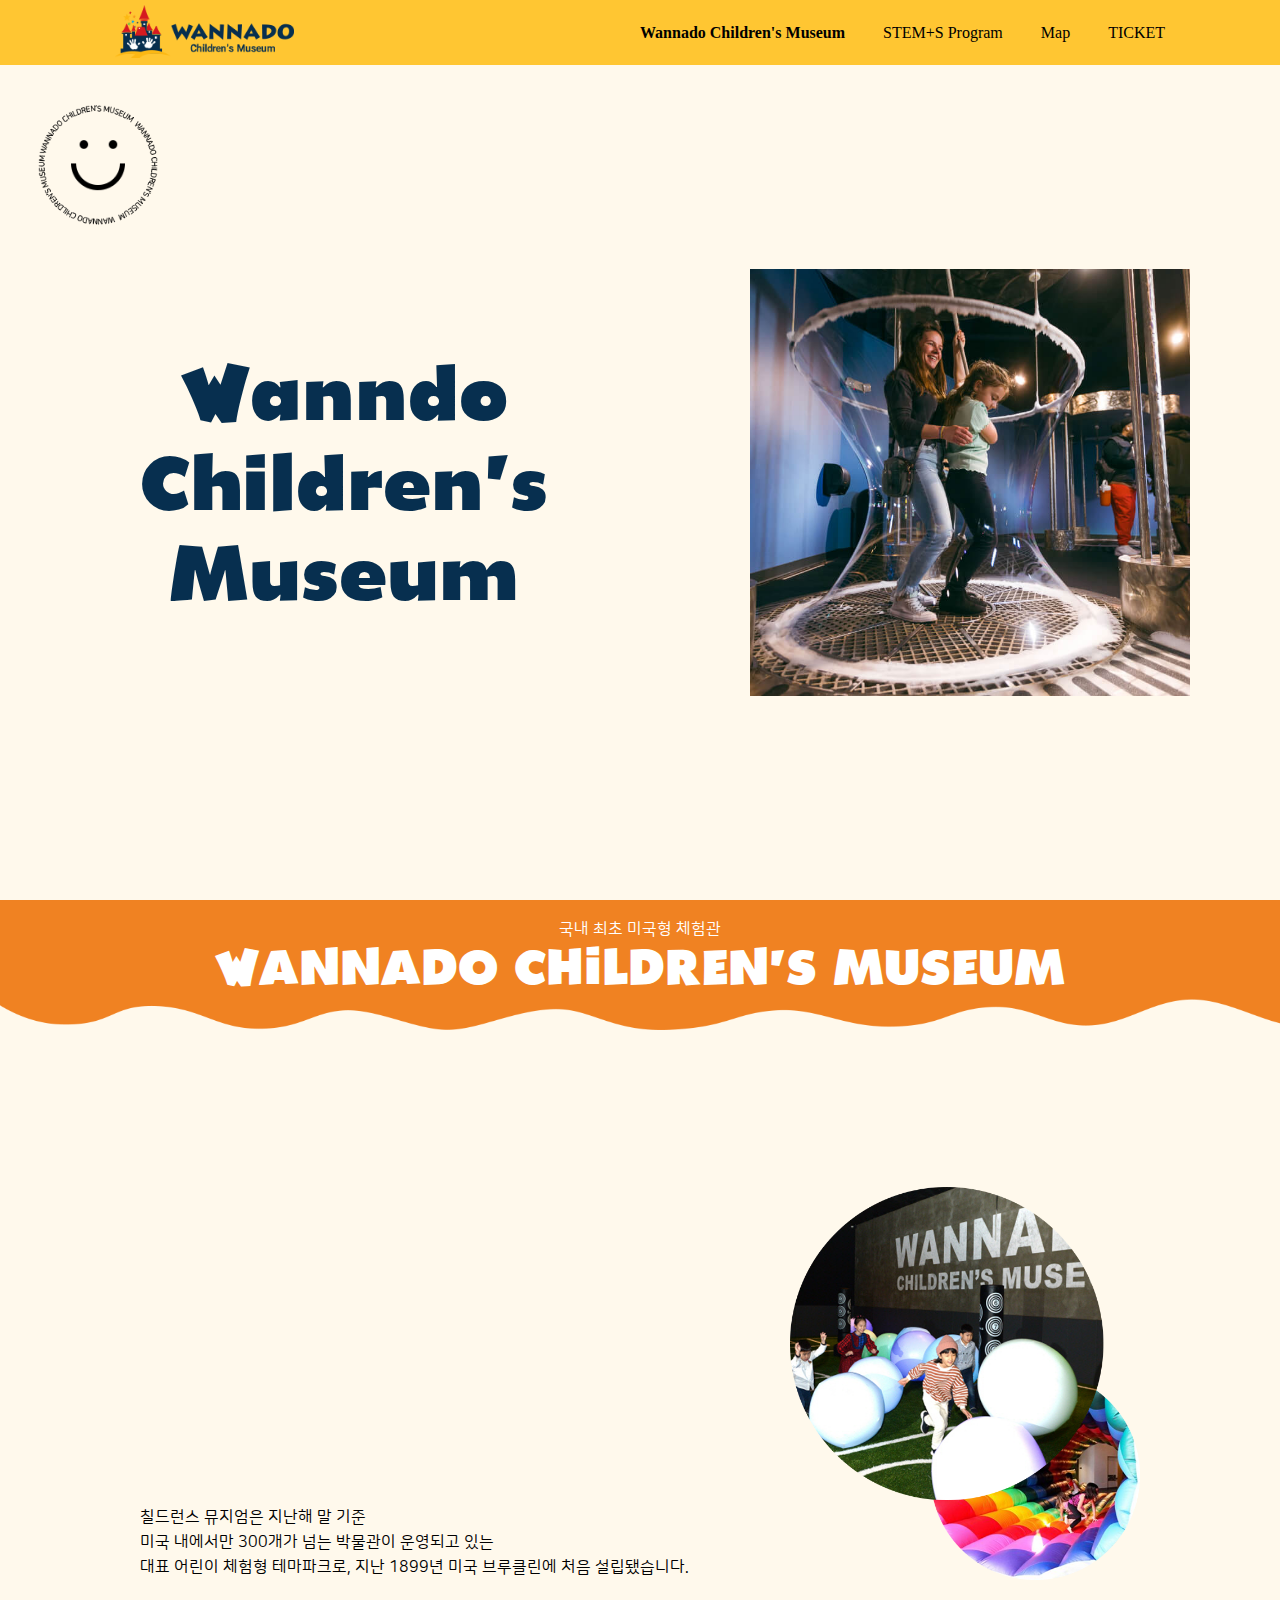
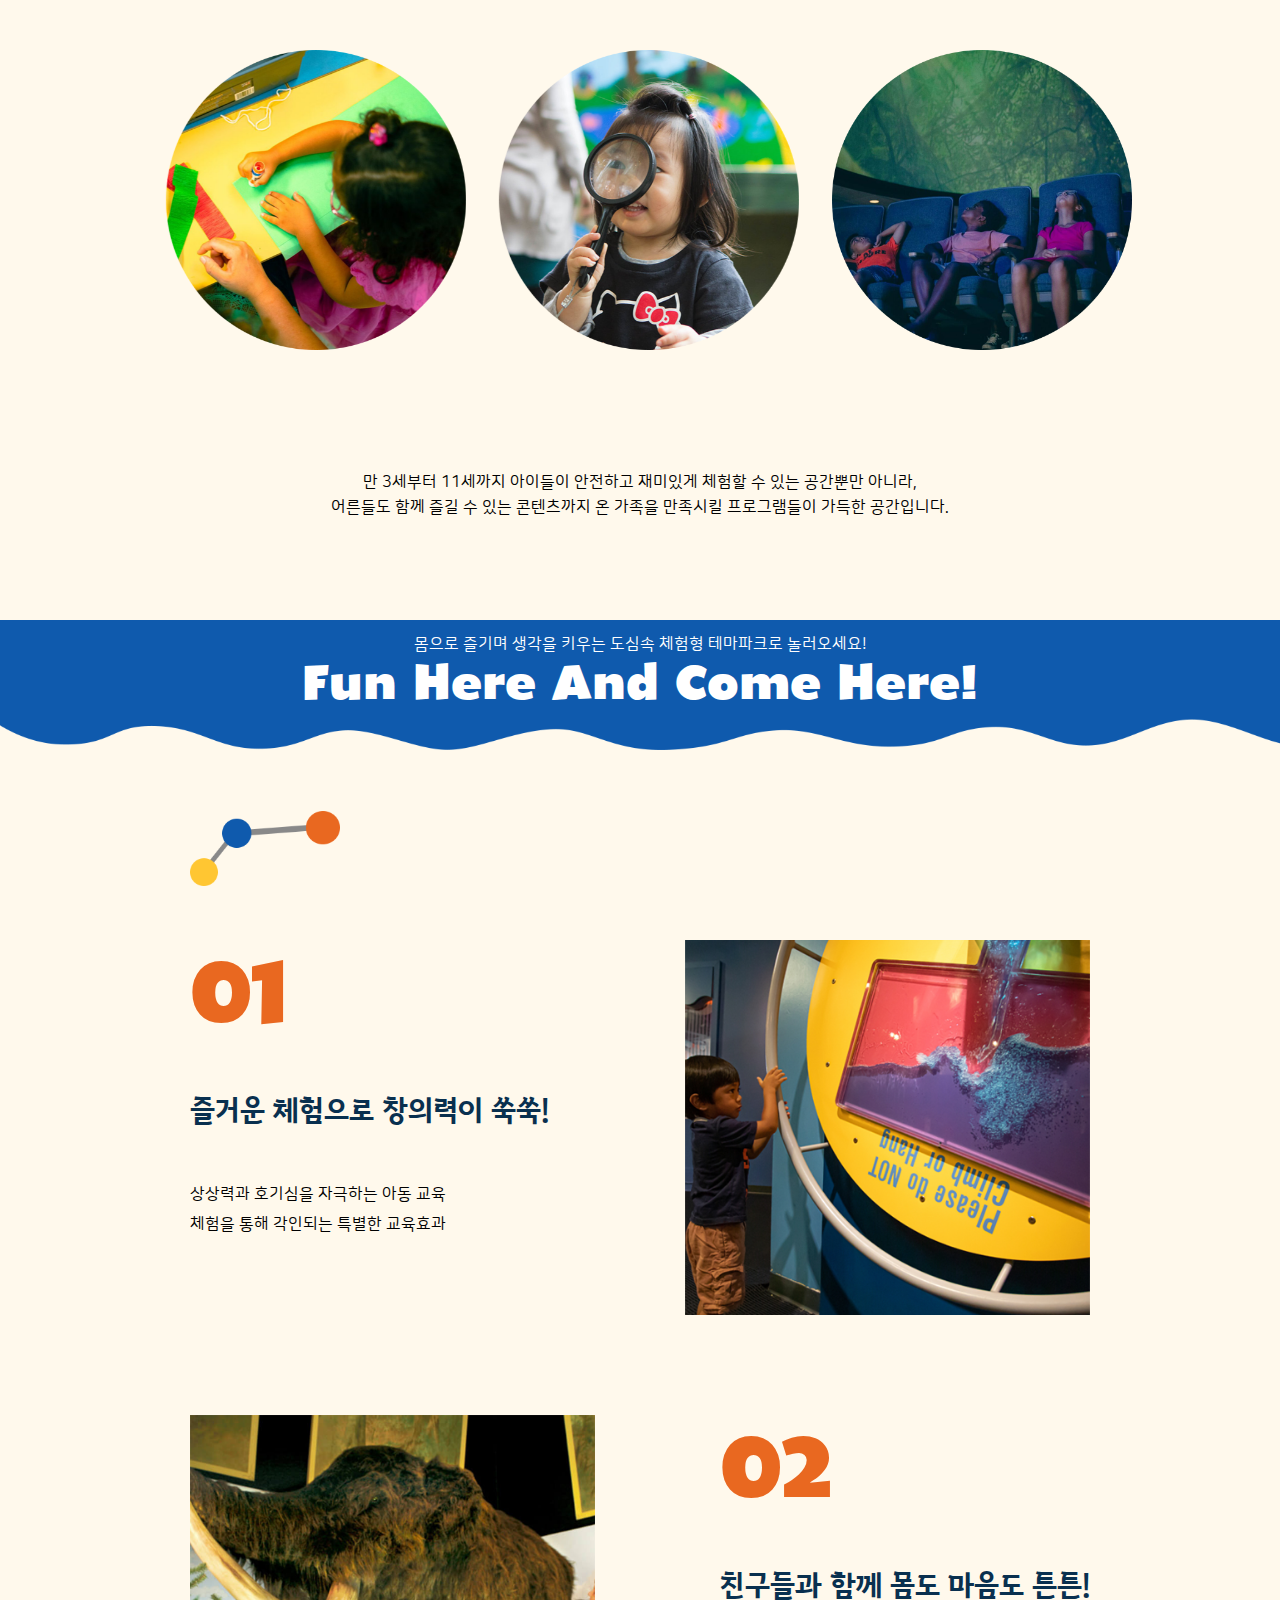
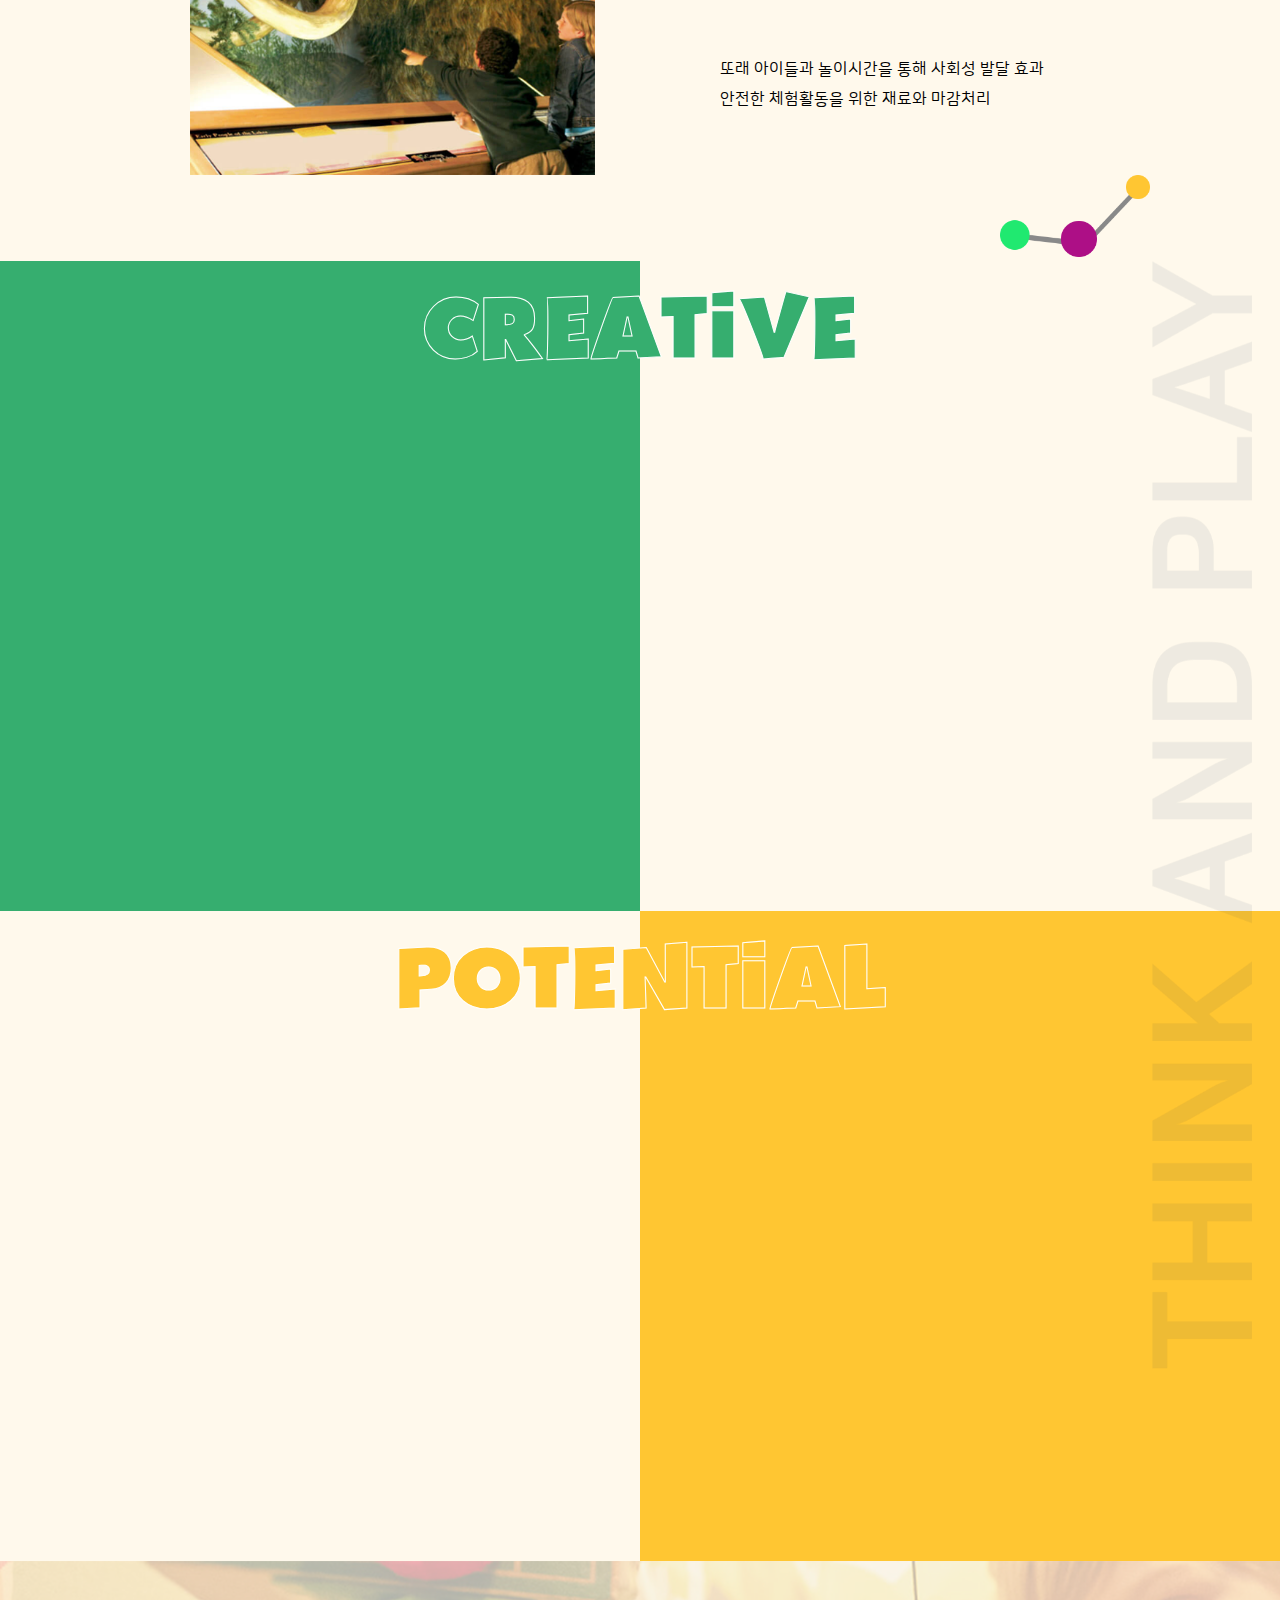
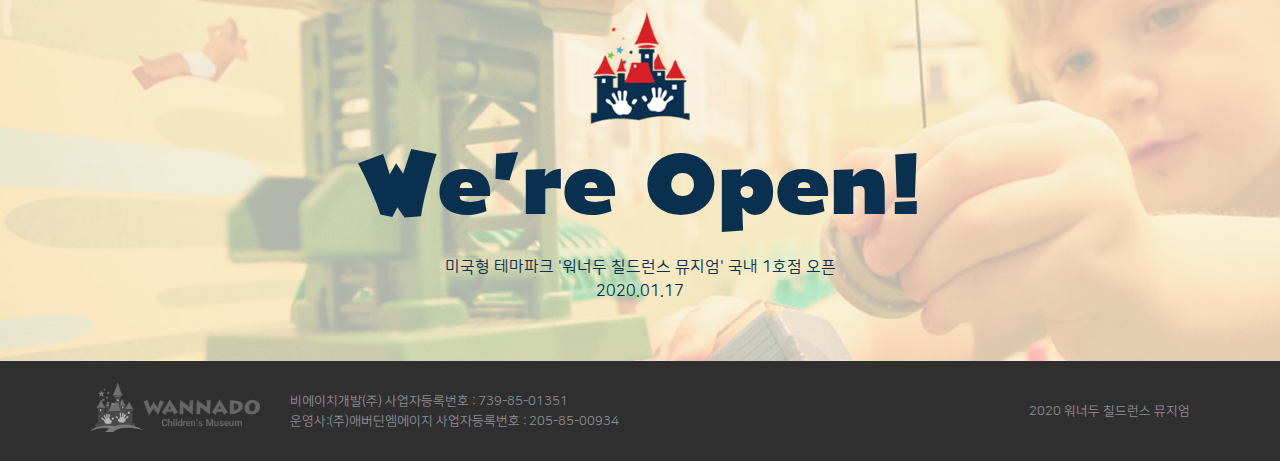
==== commit 884fb106: "워너두 칠드런스 뮤지엄" ====
--- a/index.html
+++ b/index.html
@@ -4,16 +4,18 @@
     <meta charset="UTF-8">
     <meta http-equiv="X-UA-Compatible" content="IE=edge">
     <meta name="viewport" content="width=device-width, initial-scale=1.0">
+    <link rel="shortcut icon" href="favicon.ico">
     <title>워너두 칠드런스 뮤지엄</title>
 
-    <!-- 제이커리 cdn -->
-    <script src="https://code.jquery.com/jquery-3.6.4.min.js"
-  integrity="sha256-oP6HI9z1XaZNBrJURtCoUT5SUnxFr8s3BzRl+cbzUq8="
-  crossorigin="anonymous"></script>
-  <link rel="stylesheet" href="css/common.css">
-  <link rel="stylesheet" href="css/main.css">
-  <link rel="stylesheet" href="css/responsive.css">
-    <script src="js/ScrollMagic.min.js"></script>
+    <!-- aos -->
+    <link href="https://unpkg.com/aos@2.3.1/dist/aos.css" rel="stylesheet">
+    <script src="https://unpkg.com/aos@2.3.1/dist/aos.js"></script>
+
+    <!-- jquery cdn -->
+    <link rel="stylesheet" href="js/jquery-3.6.4.min.js">
+    <link rel="stylesheet" href="css/common.css">
+    <link rel="stylesheet" href="css/main.css">
+    <link rel="stylesheet" href="css/responsive.css">
     <script defer src="js/main.js"></script>
 </head>
 <body>
@@ -52,7 +54,7 @@
                         <p class="wannado-font or-title">WANNADO CHILDREN'S MUSEUM</p>
                     </div>
                     <div class="train">
-                        <img src="images/section2-기차/train.png" alt="기차이미지" class="maintrain ">
+                        <img src="images/section2-기차/train.png" alt="기차이미지" class="maintrain" data-aos="fade-left">
                         <p>칠드런스 뮤지엄은 지난해 말 기준<br class="none">미국 내에서만 300개가 넘는 박물관이 운영되고 있는<br class="none">대표 어린이 체험형 테마파크로, 지난 1899년 미국 브루클린에 처음 설립됐습니다.</p>
                         <img src="images/section2-기차/section2-image.png" alt="아이들노는이미지">
                     </div>
@@ -111,18 +113,18 @@
                 <section class="creative">
                     <h1 class="wannado-font">CREATIVE</h1>
                     <div class="cre-box">
-                        <img src="images/section4-cre-pot/creativehover.png" alt="creative말풍선">
-                        <span>놀이형 체험공간과, 어른 아이 할 것 없이<br class="none"> 모두 참여할 수 있는 프로그램 구성으로<br class="none"> 창의력이 자라는 환경을 제공합니다.
+                        <img src="images/section4-cre-pot/creativehover.png" alt="creative말풍선" data-aos="fade-up" data-aos-duration="1000">
+                        <span data-aos="fade-up" data-aos-duration="1000">놀이형 체험공간과, 어른 아이 할 것 없이<br class="none"> 모두 참여할 수 있는 프로그램 구성으로<br class="none"> 창의력이 자라는 환경을 제공합니다.
                         </span>
                     </div>
-                    <img class="cre-img" src="images/section4-cre-pot/creative-image.png" alt="creative이미지">
+                    <img class="cre-img"  data-aos="fade-right" data-aos-duration="2000" src="images/section4-cre-pot/creative-image.png" alt="creative이미지">
                 </section>
                 <section class="potential">
                     <h1 class="wannado-font">POTENTIAL</h1>
-                    <img class="po-img" src="images/section4-cre-pot/potential-image.png" alt="포텐셜대표이미지">
+                    <img class="po-img" data-aos="fade-right" data-aos-duration="2000" src="images/section4-cre-pot/potential-image.png" alt="포텐셜대표이미지">
                     <div class="po-box">
-                        <img src="images/section4-cre-pot/potentialhover.png" alt="creative말풍선">
-                        <span class="po-txt">다양한 미니 스포츠 체험과 색감 놀이를 통해<br class="none">
+                        <img src="images/section4-cre-pot/potentialhover.png" alt="creative말풍선" data-aos="fade-up" data-aos-duration="1000">
+                        <span class="po-txt" data-aos="fade-up" data-aos-duration="1000">다양한 미니 스포츠 체험과 색감 놀이를 통해<br class="none">
                             아이들의 감성을 이끌어내며<br class="none">
                             잠재력을 성장시켜줍니다.    
                         </span>
--- a/css/main.css
+++ b/css/main.css
@@ -99,13 +99,13 @@
 }
 .orange .train .maintrain {
     position: absolute;
-    left: 80%;
+    left: 0%;
     top: 200px;
     transition: 2.5s;
 }
-.orange .train .maintrain.on {
+/* .orange .train .maintrain.on {
     left: 0%;
-}
+} */
 
 .orange .train p {
     position: absolute;
@@ -293,7 +293,7 @@
     -webkit-text-stroke: 1px #fff;
     text-align: center;
     width: 100%;
-    margin-top: 30px;
+    margin-top: 15px;
 }
 .creative .cre-box {
     width: 50%;
@@ -303,41 +303,28 @@
 }
 .creative .cre-box > img {
     position: absolute;
-    top: 100%;
+    top: 0;
+    left: 0;
+    right: 0;
+    bottom: 0;
+    margin: auto;
+}
+.creative .cre-box > span {
+    position: absolute;
+    text-align: center;
+    line-height: 32px;
+    top: 40%;
+    right: 0px;
+    left: 0px;
+    margin: auto;
+}
+.creative .cre-img {
+    position: absolute;
+    width: 500px;
+    top: 0px;
+    bottom: 0px;
     left: 60%;
-    transform: translate(-50%, -50%);
-    transition: 1s;
-    opacity: 0;
-}
-.creative .cre-box > img.on {
-    top: 55%;
-    opacity: 1;
-}
-.creative .cre-box > span {
-    position: absolute;
-    top: 100%;
-    opacity: 0;
-    left: 60%;
-    transform: translate(-50%, -50%);
-    line-height: 30px;
-    font-size: 18px;
-    text-align: center;
-    transition: 1s;
-}
-.creative .cre-box > span.on {
-    top: 51%;
-    opacity: 1;
-}
-.creative .cre-img {
-    position: absolute;
-    width: 500px;
-    top: 55%;
-    left: 50%;
-    transform: translate(-50%, -50%);
-    transition: 1s;
-}
-.creative .cre-img.on {
-    left: 70%;
+    margin: auto;
 }
 
 /* potential */
@@ -353,20 +340,19 @@
     -webkit-text-stroke: 1px #fff;
     text-align: center;
     width: 100%;
-    margin-top: 30px;
+    margin-top: 15px;
+    z-index: 1;
 }
 .potential .po-img {
     position: absolute;
-    top: 55%;
-    left: 50%;
-    transform: translate(-50%, -50%);
+    top: 0;
+    left: 15%;
+    bottom: 0;
+    margin: auto;
     width: 500px;
-    transition: 1s;
-}
-.potential .po-img.on{
-    left: 30%;
 }
 .potential .po-box {
+    position: relative;
     width: 50%;
     margin-left: 50%;
     height: 100%;
@@ -374,30 +360,21 @@
 }
 .potential .po-box > img {
     position: absolute;
-    top: 100%;
-    opacity: 0;
-    transition: 1s;
-    left: 70%;
-    transform: translate(-50%, -50%);
-}
-.potential .po-box > img.on {
-    top: 55%;
-    opacity: 1;
+    top: 0;
+    left: 0;
+    right: 0;
+    bottom: 0;
+    margin: auto;
 }
 .potential .po-box > span {
     position: absolute;
-    top: 100%;
-    opacity: 0;
-    transition: 1s;
-    left: 70%;
-    transform: translate(-50%, -50%);
+    top: 40%;
+    left: 0;
+    right: 0;
+    margin: auto;
     line-height: 30px;
     font-size: 18px;
     text-align: center;
-}
-.potential .po-box > span.on {
-    top: 51%;
-    opacity: 1;
 }
 /* open */
 .open {
--- a/css/responsive.css
+++ b/css/responsive.css
@@ -22,9 +22,6 @@
     }
     .orange .inner {
         max-width: 1100px;
-    }
-    .orange .train .maintrain {
-        left: 65%;
     }
     .orange .img-3 .img-1-flip > img,
     .orange .img-3 .img-2-flip > img,
@@ -35,12 +32,6 @@
     .blue .inner {
         max-width: 1100px;
     }
-    .creative .cre-box > span .none {
-        display: none;
-    }
-    .potential .po-box > span .none {
-        display: none;
-    }
     #step2 .step2-back {
         left: 86%;
     }
@@ -96,14 +87,17 @@
     .creative .cre-box > img {
         width: 55%;
     }
-    .creative .cre-box > span {font-size: 16px;}
+    .creative .cre-box > span {
+        font-size: 16px;
+        top: 38%;
+    }
     .creative .cre-img {
         width: 28%;
     }
     .potential {height: 650px;}
     .potential h1 {font-size: 80px;}
     .potential .po-box > img {
-        width: 29%;
+        width: 55%;
     }
     .potential .po-box > span {font-size: 16px;}
     .potential .po-img {
@@ -167,39 +161,16 @@
         margin-top: 30px;
     }
     .creative {height: 600px;}
-    .creative .cre-box > img {
-        top: 55%;
-        opacity: 1;
-        left: 50%;
-    }
     .creative .cre-box > span {
-        top: 51%;
-        opacity: 1;
+        top: 40%;
         font-size: 14px;
-        line-height: 22px;
-        left: 49%;
-        width: 43%;
-
-    }
-    .creative .cre-img {
-        left: 75%;
+        line-height: 24px;
     }
     .potential {height: 600px;}
-    .potential .po-box > img {
-        top: 55%;
-        opacity: 1;
-        left: 75%;
-    }
     .potential .po-box > span {
-        top: 51%;
-        opacity: 1;
+        top: 40%;
         font-size: 14px;
-        line-height: 22px;
-        left: 75%;
-        width: 22%;
-    }
-    .potential .po-img {
-        left: 25%;
+        line-height: 24px;
     }
     .open {
         height: 300px;
@@ -289,9 +260,22 @@
     }
     .creative {height: 500px;}
     .creative h1 {font-size: 70px;}
+    .creative .cre-box > span {
+        width: 45%;
+        top: 38%;
+    }
+    .creative .cre-box > span .none {
+        display: none;
+    }
     .potential {height: 500px;}
     .potential h1 {font-size: 70px;}
-    
+    .potential .po-box > span {
+        width: 45%;
+        top: 38%;
+    }
+    .potential .po-box > span .none {
+        display: none;
+    }
     footer {height: 80px;}
     footer .inner {
         max-width: 800px;
@@ -416,9 +400,24 @@
         font-size: 60px;
         margin-top: 20px;
     }
-    .creative .cre-box > span {
-        font-size: 14px;
-        line-height: 20px;
+    .creative .cre-box > img {
+        width: 65%;
+        top: 40px;
+    }
+    .creative .cre-img {
+        width: 30%;
+        top: 20px;
+    }
+    .potential .po-box > img {
+        width: 65%;
+        top: 40px;
+    }
+    .potential .po-box > span {
+        top: 40%;
+    }
+    .potential .po-img {
+        width: 30%;
+        top: 20px;
     }
     .potential h1 {
         font-size: 60px;
@@ -523,25 +522,22 @@
         height: 370px;
     }
     .creative h1 {
-        font-size: 50px;
+        font-size: 60px;
     }
     .creative .cre-box > img {
         width: 63%;
     }
     .creative .cre-box > span {
-        width: 46%;
+        width: 50%;
     }
     .potential {
         height: 370px;
     }
     .potential h1 {
-        font-size: 50px;
-    }
-    .potential .po-box > img {
-        width: 32%;
+        font-size: 60px;
     }
     .potential .po-box > span {
-        width: 25%;
+        top: 38%;
     }
     footer {
         height: 70px;
@@ -579,11 +575,7 @@
         top: 50px;
     }
     .orange .train .maintrain {
-        top: 320px;
-        left: 30%;
-    }
-    .orange .train .maintrain.on {
-        left: -27%;
+        top: 350px;
     }
     .orange .train p {
         text-align: center;
@@ -661,35 +653,40 @@
         display: none;
     }
     .creative {
-        height: 700px;
+        height: 750px;
     } 
     .creative .cre-box {
         width: 100%;
         height: 40%;
     }
     .creative .cre-box > img {
-        width: 50%;
-        top: 90%;
+        width: 350px;
+        top: 250px;
     }
     .creative .cre-box > span {
+        font-size: 16px;
         width: 40%;
-        font-size: 17px;
-        top: 80%;
+        top: 200px;
         line-height: 28px;
     }
     .creative .cre-img {
-        width: 50%;
-        left: 50%;
-        top: 70%;
+        width: 350px;
+        left: 0;
+        right: 0;
+        top: 300px;
         z-index: -1;
+        margin: auto;
     }
     .potential {
-        height: 700px;
+        height: 750px;
     } 
     .potential .po-img {
-        width: 50%;
-        left: 50%;
-        top: 70%;
+        width: 350px;
+        left: 0;
+        right: 0;
+        top: 300px;
+        z-index: -1;
+        margin: auto;
     }
     .potential .po-box {
         width: 100%;
@@ -697,16 +694,14 @@
         margin: 0;
     }
     .potential .po-box > img {
-        width: 50%;
-        top: 35%;
-        left: 50%;
+        width: 350px;
+        top: 250px;
     }
     .potential .po-box > span {
+        font-size: 16px;
         width: 40%;
-        font-size: 17px;
-        top: 32%;
+        top: 200px;
         line-height: 28px;
-        left: 50%;
     }
     footer {
         height: 120px;
@@ -834,30 +829,30 @@
         width: 100px;
     }
     .creative .cre-box {
-        height: 35%;
+        /* height: 35%; */
     }
     .creative .cre-box > img {
-        top: 100%;
+        /* top: 100%; */
     }
     .creative .cre-box > span {
-        width: 37%;
+        /* width: 37%;
         font-size: 16px;
         top: 90%;
-        line-height: 22px;
+        line-height: 22px; */
     }
     .creative .cre-img {
-        width: 58%;
+        /* width: 58%;
         left: 50%;
         top: 65%;
-        z-index: -1;
+        z-index: -1; */
     }
     .potential .po-box {
-        height: 35%;
+        /* height: 35%; */
     }
     .potential .po-img {
-        width: 60%;
+        /* width: 60%;
         left: 50%;
-        top: 65%;
+        top: 65%; */
     }
     .open {
         height: 200px;
@@ -866,6 +861,36 @@
 
 }
 @media all and (max-width:500px){
+    .creative {
+        height: 700px;
+    }
+    .creative .cre-box > img {
+        top: 220px;
+        width: 320px;
+    }
+    .creative .cre-box > span {
+        top: 180px;
+        width: 50%;
+    }
+    .creative .cre-img {
+        width: 320px;
+        top: 250px;
+    }
+    .potential {
+        height: 700px;
+    }
+    .potential .po-box > img {
+        top: 220px;
+        width: 320px;
+    }
+    .potential .po-box > span {
+        top: 180px;
+        width: 50%;
+    }
+    .potential .po-img {
+        width: 320px;
+        top: 250px;
+    }
     footer {
         height: 150px;
     }
@@ -919,31 +944,22 @@
         margin: 22px 0;
         font-size: 22px;
     }
-    .creative .cre-box > img {
-        width: 65%;
-    }
     .creative .cre-box > span {
         width: 50%;
         font-size: 15px;
         line-height: 24px;
     }
     .creative .cre-img {
-        width: 65%;
-        top: 70%;
-    }
-    .potential .po-box > img {
-        width: 65%;
+        width: 300px;
     }
     .potential .po-box > span {
-        width: 50%;
+        width: 48%;
         font-size: 15px;
         line-height: 24px;
     }
     .potential .po-img {
-        width: 65%;
-        top: 70%;
-    }
-
+        width: 300px;
+    }
 }
 @media all and (max-width:400px){
     .mainbanner {
@@ -1016,7 +1032,7 @@
     }
     .creative,
     .potential {
-        height: 550px;
+        height: 600px;
     }
     .creative h1,
     .potential h1 {
@@ -1024,23 +1040,25 @@
         margin-top: 15px;
     }
     .creative .cre-box > img {
-        margin-top: 20px;
+        width: 280px;
+        top: 180px;
     }
     .creative .cre-box > span {
-        top: 100%;
-        line-height: 22px;
-        font-size: 14px;
+        top: 140px;
     }
     .creative .cre-img {
-        
-        top: 70%;
-    }
+        width: 280px;
+    }
+    /*  */
     .potential .po-box > img {
-        top: 38%;
+        width: 280px;
+        top: 180px;
     }
     .potential .po-box > span {
-        top: 35%;
-        font-size: 14px;
+        top: 140px;
+    }
+    .potential .po-img {
+        width: 280px;
     }
 
 
@@ -1085,4 +1103,37 @@
     .blue .step-2 .step-2-content p:last-child {
         font-size: 13px;
     }
+    
+    .creative, .potential {
+        height: 550px;
+    }
+    .creative h1, .potential h1 {
+        font-size: 45px;
+    }
+    .creative .cre-box > img {
+        width: 260px;
+    }
+    .creative .cre-box > span {
+        width: 60%;
+        font-size: 14px;
+        line-height: 20px;
+        top: 140px;
+    }
+    .creative .cre-img {
+        width: 260px;
+        top: 200px;
+    }
+    .potential .po-box > img {
+        width: 260px;
+    }
+    .potential .po-box > span {
+        width: 60%;
+        font-size: 14px;
+        line-height: 20px;
+        top: 140px;
+    }
+    .potential .po-img {
+        width: 260px;
+        top: 200px;
+    }
 }